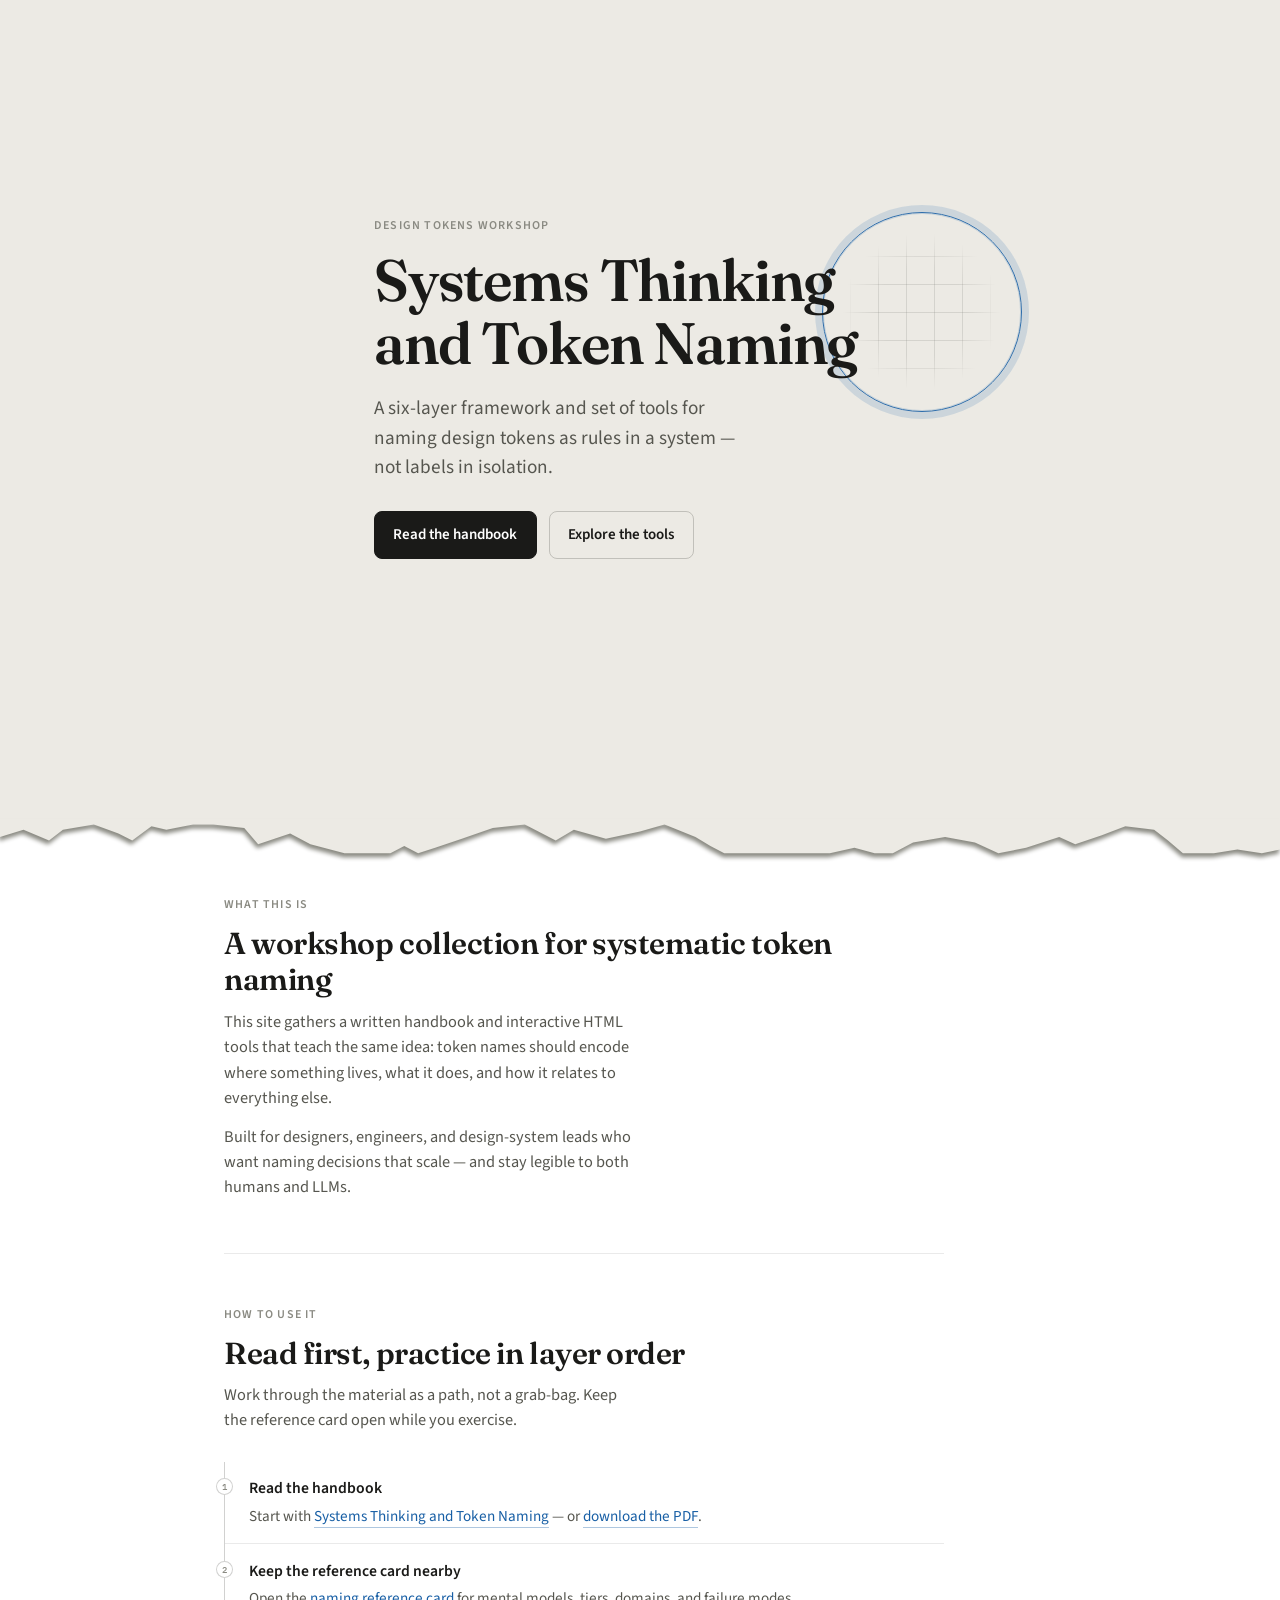
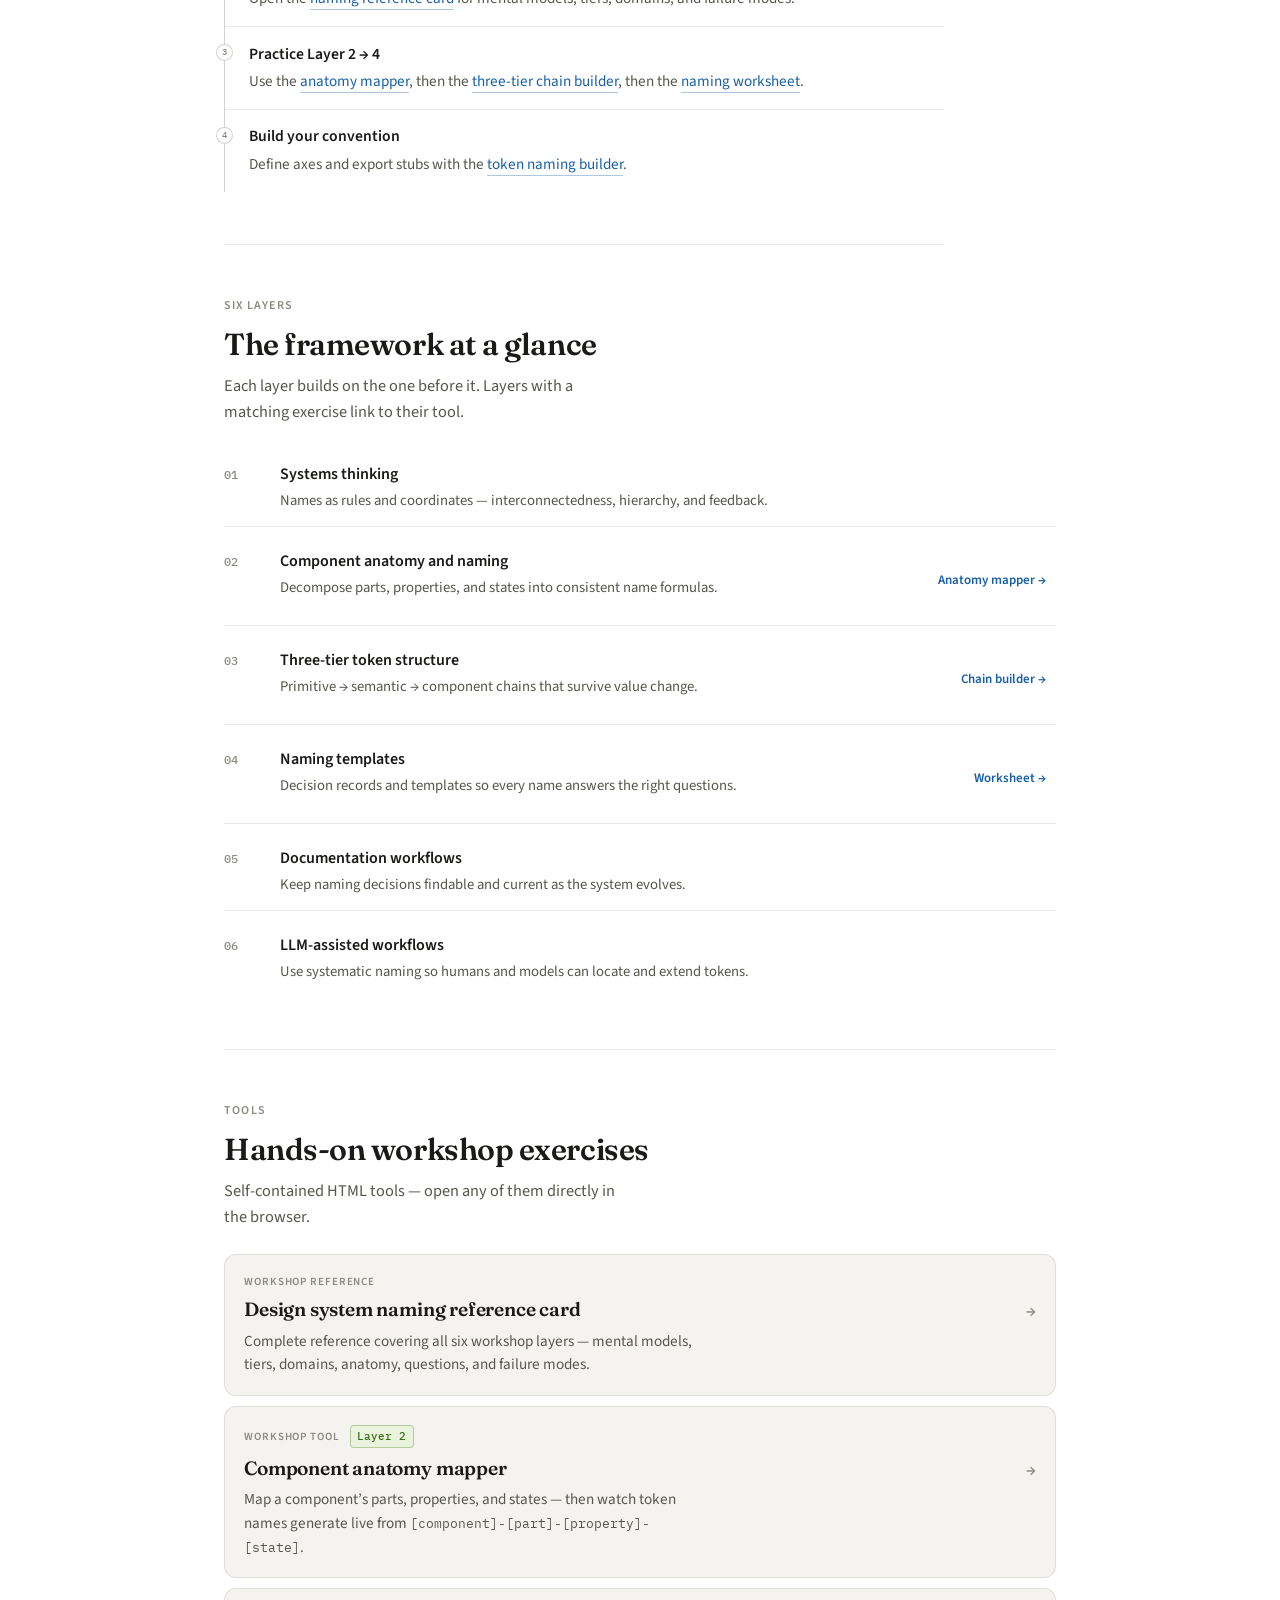
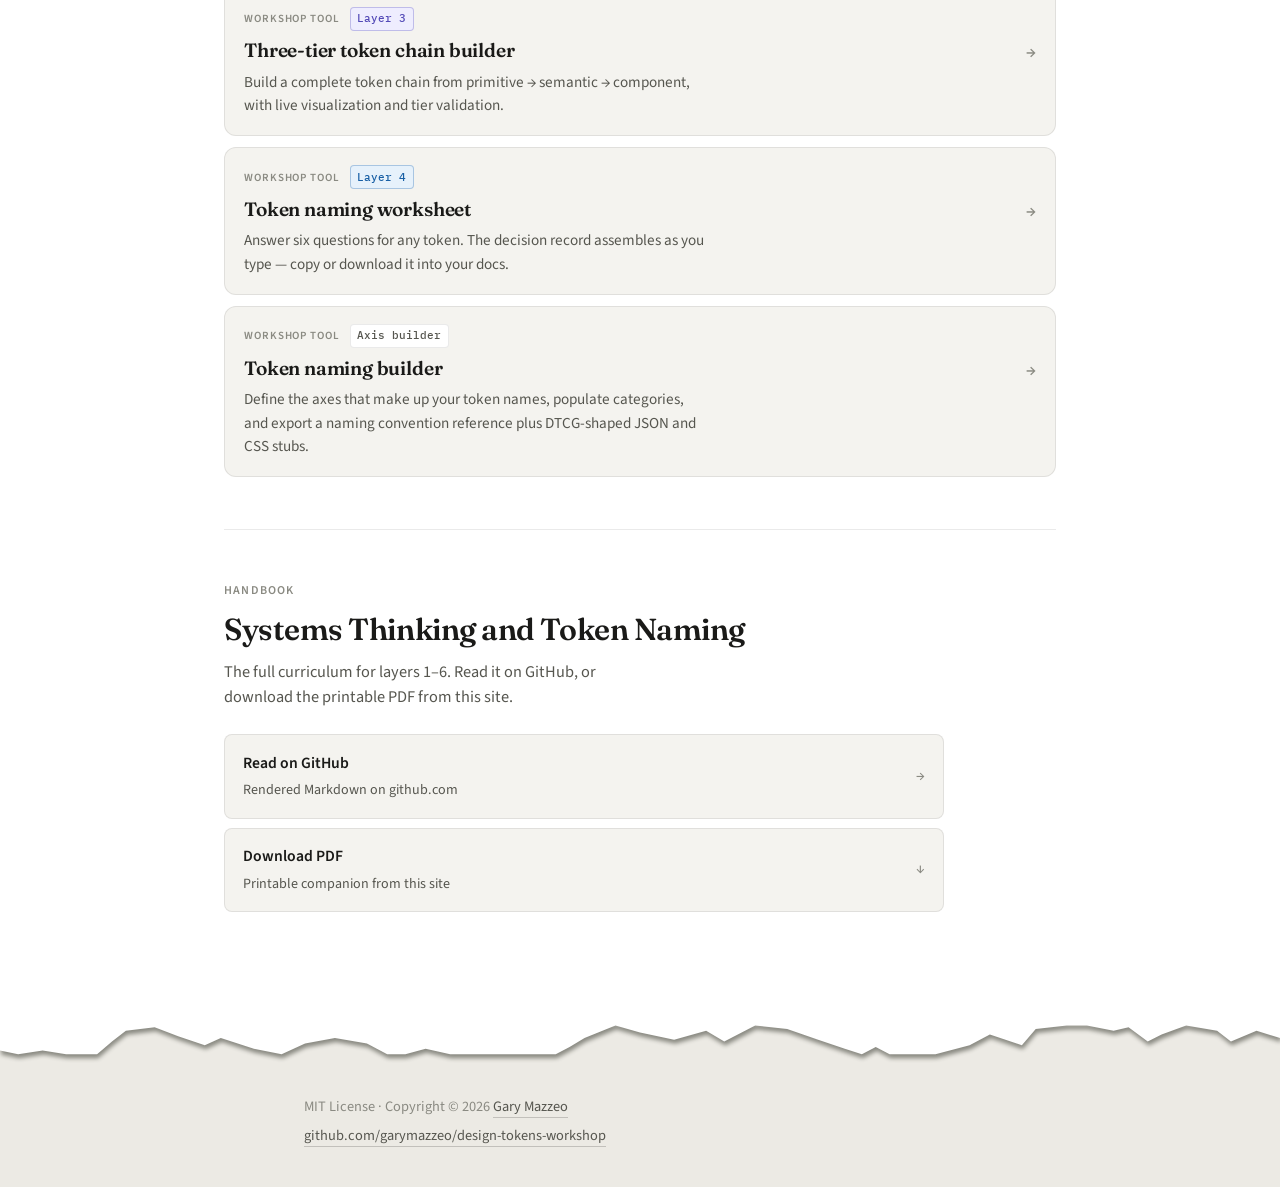
==== index.html @ 015d23e6 "Create first draft of landing page" ====
<!DOCTYPE html>
<html lang="en">
<head>
  <meta charset="UTF-8">
  <meta name="viewport" content="width=device-width, initial-scale=1.0">
  <title>Systems Thinking and Token Naming — Design Tokens Workshop</title>
  <meta name="description" content="A six-layer workshop on design-token naming: handbook, reference card, and interactive tools for systematic naming.">
  <link rel="preconnect" href="https://fonts.googleapis.com">
  <link rel="preconnect" href="https://fonts.gstatic.com" crossorigin>
  <link href="https://fonts.googleapis.com/css2?family=Fraunces:opsz,wght@9..144,500;9..144,600;9..144,700&family=Source+Sans+3:ital,wght@0,400;0,500;0,600;1,400&family=IBM+Plex+Mono:wght@400;500&display=swap" rel="stylesheet">
  <style>
    :root {
      --bg:         #ffffff;
      --bg-2:       #f4f3ef;
      --bg-3:       #eceae4;
      --bg-info:    #e6f1fb;
      --bg-success: #eaf3de;
      --tx:         #1a1a18;
      --tx-2:       #56564f;
      --tx-3:       #8a8a82;
      --tx-info:    #185fa5;
      --tx-success: #3b6d11;
      --bd-1:       rgba(26,26,24,.09);
      --bd-2:       rgba(26,26,24,.20);
      --bd-3:       rgba(26,26,24,.38);
      --t1:         #185fa5;
      --t1-bg:      #e6f1fb;
      --t1-bd:      rgba(24,95,165,.30);
      --t2:         #3b6d11;
      --t2-bg:      #eaf3de;
      --t2-bd:      rgba(59,109,11,.30);
      --t3:         #534ab7;
      --t3-bg:      #eeedfe;
      --t3-bd:      rgba(83,74,183,.30);
      --r:          8px;
      --r-lg:       12px;
      --display:    "Fraunces", Georgia, "Times New Roman", serif;
      --sans:       "Source Sans 3", "Segoe UI", Helvetica, Arial, sans-serif;
      --mono:       "IBM Plex Mono", "SF Mono", Consolas, monospace;
      --max:        720px;
      --wide:       880px;
      --tear-h:     36px;
    }

    @media (prefers-color-scheme: dark) {
      :root {
        --bg:         #1e1e1b;
        --bg-2:       #292926;
        --bg-3:       #323230;
        --bg-info:    #042c53;
        --bg-success: #173404;
        --tx:         #f0ede5;
        --tx-2:       #aeaba2;
        --tx-3:       #76736c;
        --tx-info:    #85b7eb;
        --tx-success: #97c459;
        --bd-1:       rgba(240,237,229,.09);
        --bd-2:       rgba(240,237,229,.20);
        --bd-3:       rgba(240,237,229,.38);
        --t1:         #85b7eb;
        --t1-bg:      #042c53;
        --t1-bd:      rgba(133,183,235,.30);
        --t2:         #97c459;
        --t2-bg:      #173404;
        --t2-bd:      rgba(151,196,89,.30);
        --t3:         #afa9ec;
        --t3-bg:      #1e1a4a;
        --t3-bd:      rgba(175,169,236,.30);
      }
    }

    *, *::before, *::after { box-sizing: border-box; margin: 0; padding: 0; }

    html { scroll-behavior: smooth; }

    body {
      font-family: var(--sans);
      background: var(--bg);
      color: var(--tx);
      line-height: 1.55;
      min-height: 100vh;
      font-size: 17px;
      -webkit-font-smoothing: antialiased;
    }

    .wrap {
      position: relative;
      z-index: 1;
      max-width: var(--wide);
      margin: 0 auto;
      padding: 0 1.5rem;
    }

    /* ── Motion ─────────────────────────────────────────── */
    @keyframes rise {
      from { opacity: 0; transform: translateY(14px); }
      to   { opacity: 1; transform: translateY(0); }
    }

    .rise {
      opacity: 0;
      animation: rise .7s cubic-bezier(.22,1,.36,1) forwards;
    }

    .rise-1 { animation-delay: .05s; }
    .rise-2 { animation-delay: .15s; }
    .rise-3 { animation-delay: .28s; }
    .rise-4 { animation-delay: .4s; }
    .rise-5 { animation-delay: .52s; }

    @media (prefers-reduced-motion: reduce) {
      .rise { opacity: 1; animation: none; }
      html { scroll-behavior: auto; }
    }

    /* ── Torn paper edges ───────────────────────────────── */
    .tear {
      position: absolute;
      left: 0;
      right: 0;
      height: var(--tear-h);
      line-height: 0;
      pointer-events: none;
      z-index: 2;
      color: var(--bg-3);
      filter: drop-shadow(-1px 4px 2px var(--tx-3));
    }

    .tear svg {
      display: block;
      width: 100%;
      height: 100%;
    }

    .tear-bottom {
      bottom: calc(var(--tear-h) * -1 + 1px);
    }

    .tear-top {
      top: 0;
      transform: scaleY(-1);
      rotate: 180deg;
      color: var(--bg);
    }

    /* ── Hero ───────────────────────────────────────────── */
    .hero {
      position: relative;
      background: var(--bg-3);
      min-height: min(100vh, 820px);
      display: flex;
      flex-direction: column;
      justify-content: center;
      padding: 3.5rem 0 calc(4rem + var(--tear-h));
      --mx: 72%;
      --my: 38%;
      --lens: clamp(120px, 22vw, 200px);
    }

    .hero-fx {
      position: absolute;
      inset: 0;
      pointer-events: none;
      z-index: 0;
      overflow: hidden;
    }

    .hero-grid {
      position: absolute;
      inset: 0;
      opacity: .55;
      background-image:
        linear-gradient(var(--bd-2) 1px, transparent 1px),
        linear-gradient(90deg, var(--bd-2) 1px, transparent 1px);
      background-size: 28px 28px;
      background-position: center;
      -webkit-mask-image: radial-gradient(
        circle calc(var(--lens) * .55) at var(--mx) var(--my),
        #000 0%,
        #000 42%,
        transparent 72%
      );
      mask-image: radial-gradient(
        circle calc(var(--lens) * .55) at var(--mx) var(--my),
        #000 0%,
        #000 42%,
        transparent 72%
      );
    }

    .hero-lens {
      position: absolute;
      width: var(--lens);
      height: var(--lens);
      left: var(--mx);
      top: var(--my);
      translate: -50% -50%;
      border: 1.5px solid var(--t1);
      border-radius: 50%;
      box-shadow:
        0 0 0 7px color-mix(in srgb, var(--t1) 16%, transparent),
        inset 0 0 0 1px color-mix(in srgb, var(--t1) 20%, transparent);
      opacity: .9;
    }

    .hero .wrap {
      position: relative;
      z-index: 1;
    }

    .eyebrow {
      font-size: 12px;
      font-weight: 600;
      letter-spacing: .1em;
      text-transform: uppercase;
      color: var(--tx-3);
      margin-bottom: .85rem;
    }

    .brand {
      font-family: var(--display);
      font-optical-sizing: auto;
      font-weight: 600;
      font-size: clamp(2.35rem, 6.2vw, 3.65rem);
      line-height: 1.08;
      letter-spacing: -0.02em;
      color: var(--tx);
      max-width: 14ch;
      margin-bottom: 1.15rem;
    }

    .lede {
      font-size: clamp(1.05rem, 2.2vw, 1.2rem);
      color: var(--tx-2);
      max-width: 38ch;
      line-height: 1.55;
      margin-bottom: 1.75rem;
    }

    .cta-row {
      display: flex;
      flex-wrap: wrap;
      gap: .65rem .75rem;
      align-items: center;
    }

    .btn {
      display: inline-flex;
      align-items: center;
      gap: .4rem;
      font-family: var(--sans);
      font-size: 15px;
      font-weight: 600;
      text-decoration: none;
      padding: .7rem 1.15rem;
      border-radius: var(--r);
      border: 0.5px solid transparent;
      transition: transform .18s ease, background .18s ease, border-color .18s ease, color .18s ease;
    }

    .btn:hover { transform: translateY(-1px); }
    .btn:active { transform: translateY(0); }

    .btn-primary {
      background: var(--tx);
      color: var(--bg);
      border-color: var(--tx);
    }

    .btn-primary:hover {
      background: transparent;
      color: var(--tx);
      border-color: var(--bd-3);
    }

    .btn-secondary {
      background: transparent;
      color: var(--tx);
      border-color: var(--bd-2);
    }

    .btn-secondary:hover {
      background: var(--bg);
      border-color: var(--bd-3);
    }

    /* ── Main ───────────────────────────────────────────── */
    .main {
      background: var(--bg);
      padding: 1.5rem 0 3.5rem;
      position: relative;
      z-index: 1;
    }

    section {
      padding: 3.25rem 0;
      border-bottom: 0.5px solid var(--bd-1);
      max-width: var(--max);
    }

    section.wide { max-width: var(--wide); }

    section:last-of-type { border-bottom: none; }

    .sec-label {
      font-size: 12px;
      font-weight: 600;
      letter-spacing: .1em;
      text-transform: uppercase;
      color: var(--tx-3);
      margin-bottom: .65rem;
    }

    .sec-title {
      font-family: var(--display);
      font-optical-sizing: auto;
      font-weight: 600;
      font-size: clamp(1.55rem, 3.2vw, 1.9rem);
      letter-spacing: -0.015em;
      line-height: 1.2;
      margin-bottom: .75rem;
    }

    .sec-body {
      color: var(--tx-2);
      font-size: 1.02rem;
      max-width: 52ch;
    }

    .sec-body + .sec-body { margin-top: .85rem; }

    /* How to use — numbered path */
    .path {
      list-style: none;
      margin-top: 1.75rem;
      display: flex;
      flex-direction: column;
      gap: 0;
      border-left: 0.5px solid var(--bd-2);
      padding-left: 0;
    }

    .path li {
      position: relative;
      padding: .9rem 0 .9rem 1.5rem;
      border-bottom: 0.5px solid var(--bd-1);
    }

    .path li:last-child { border-bottom: none; }

    .path li::before {
      content: attr(data-step);
      position: absolute;
      left: -0.55rem;
      top: 1.05rem;
      width: 1.05rem;
      height: 1.05rem;
      border-radius: 50%;
      background: var(--bg);
      border: 0.5px solid var(--bd-2);
      font-family: var(--mono);
      font-size: 9px;
      font-weight: 500;
      color: var(--tx-3);
      display: flex;
      align-items: center;
      justify-content: center;
    }

    .path strong {
      display: block;
      font-weight: 600;
      color: var(--tx);
      margin-bottom: .15rem;
      font-size: .98rem;
    }

    .path span {
      color: var(--tx-2);
      font-size: .95rem;
    }

    .path a {
      color: var(--tx-info);
      text-decoration: none;
      border-bottom: 0.5px solid color-mix(in srgb, var(--tx-info) 35%, transparent);
      transition: border-color .15s ease;
    }

    .path a:hover { border-bottom-color: var(--tx-info); }

    /* Layers */
    .layers {
      list-style: none;
      margin-top: 1.5rem;
      display: flex;
      flex-direction: column;
      gap: .55rem;
    }

    .layer {
      display: grid;
      grid-template-columns: 2.5rem 1fr auto;
      gap: .75rem 1rem;
      align-items: baseline;
      padding: .85rem 0;
      border-bottom: 0.5px solid var(--bd-1);
    }

    .layer:last-child { border-bottom: none; }

    .layer-num {
      font-family: var(--mono);
      font-size: 12px;
      font-weight: 500;
      color: var(--tx-3);
      letter-spacing: .02em;
    }

    .layer-name {
      font-weight: 600;
      color: var(--tx);
      font-size: 1rem;
    }

    .layer-desc {
      grid-column: 2;
      color: var(--tx-2);
      font-size: .92rem;
      margin-top: .15rem;
    }

    .layer-tool {
      grid-column: 3;
      grid-row: 1 / span 2;
      align-self: center;
      font-size: 13px;
      font-weight: 600;
      color: var(--tx-info);
      text-decoration: none;
      white-space: nowrap;
      padding: .35rem .55rem;
      border-radius: 6px;
      border: 0.5px solid transparent;
      transition: background .15s ease, border-color .15s ease;
    }

    .layer-tool:hover {
      background: var(--bg-info);
      border-color: var(--t1-bd);
    }

    @media (max-width: 560px) {
      .layer {
        grid-template-columns: 2.25rem 1fr;
      }
      .layer-tool {
        grid-column: 2;
        grid-row: auto;
        justify-self: start;
        margin-top: .35rem;
        padding-left: 0;
      }
      .layer-desc { grid-column: 2; }
    }

    /* Tools list */
    .tools {
      list-style: none;
      margin-top: 1.5rem;
      display: flex;
      flex-direction: column;
      gap: .65rem;
    }

    .tool {
      display: block;
      text-decoration: none;
      color: inherit;
      background: var(--bg-2);
      border: 0.5px solid var(--bd-1);
      border-radius: var(--r-lg);
      padding: 1.1rem 1.2rem;
      transition: border-color .18s ease, transform .18s ease, box-shadow .18s ease, background .18s ease;
    }

    .tool:hover {
      background: var(--bg);
      border-color: var(--bd-2);
      transform: translateY(-2px);
      box-shadow: 0 8px 24px rgba(26,26,24,.06);
    }

    @media (prefers-color-scheme: dark) {
      .tool:hover { box-shadow: 0 8px 24px rgba(0,0,0,.25); }
    }

    .tool-meta {
      display: flex;
      flex-wrap: wrap;
      align-items: center;
      gap: .45rem .65rem;
      margin-bottom: .35rem;
    }

    .tool-tag {
      font-size: 11px;
      font-weight: 600;
      letter-spacing: .08em;
      text-transform: uppercase;
      color: var(--tx-3);
    }

    .tool-layer {
      font-family: var(--mono);
      font-size: 11px;
      font-weight: 500;
      padding: .15rem .4rem;
      border-radius: 4px;
      background: var(--bg);
      color: var(--tx-2);
      border: 0.5px solid var(--bd-1);
    }

    .tool-layer.t2 { background: var(--t2-bg); color: var(--t2); border-color: var(--t2-bd); }
    .tool-layer.t3 { background: var(--t3-bg); color: var(--t3); border-color: var(--t3-bd); }
    .tool-layer.t1 { background: var(--t1-bg); color: var(--t1); border-color: var(--t1-bd); }

    .tool-title {
      font-family: var(--display);
      font-optical-sizing: auto;
      font-weight: 600;
      font-size: 1.2rem;
      letter-spacing: -0.01em;
      color: var(--tx);
      margin-bottom: .3rem;
      display: flex;
      align-items: baseline;
      justify-content: space-between;
      gap: 1rem;
    }

    .tool-arrow {
      font-family: var(--sans);
      font-size: 1rem;
      color: var(--tx-3);
      transition: transform .18s ease, color .18s ease;
      flex-shrink: 0;
    }

    .tool:hover .tool-arrow {
      color: var(--tx-info);
      transform: translateX(3px);
    }

    .tool-desc {
      color: var(--tx-2);
      font-size: .95rem;
      max-width: 58ch;
    }

    /* Handbook */
    .handbook-links {
      margin-top: 1.5rem;
      display: flex;
      flex-direction: column;
      gap: .55rem;
    }

    .handbook-link {
      display: flex;
      align-items: center;
      justify-content: space-between;
      gap: 1rem;
      text-decoration: none;
      color: var(--tx);
      padding: .95rem 1.1rem;
      background: var(--bg-2);
      border: 0.5px solid var(--bd-1);
      border-radius: var(--r);
      transition: border-color .15s ease, background .15s ease;
    }

    .handbook-link:hover {
      border-color: var(--bd-2);
      background: var(--bg);
    }

    .handbook-link strong {
      display: block;
      font-weight: 600;
      font-size: .98rem;
      margin-bottom: .1rem;
    }

    .handbook-link span {
      font-size: .88rem;
      color: var(--tx-2);
    }

    .handbook-link .arrow {
      color: var(--tx-3);
      font-weight: 500;
      flex-shrink: 0;
    }

    .handbook-link:hover .arrow { color: var(--tx-info); }

    /* ── Footer ─────────────────────────────────────────── */
    .site-footer {
      position: relative;
      background: var(--bg-3);
      padding: calc(2.5rem + var(--tear-h)) 0 2.5rem;
      color: var(--tx-3);
      font-size: .9rem;
      z-index: 0;
    }

    .site-footer .wrap {
      max-width: var(--max);
    }

    .site-footer a {
      color: var(--tx-2);
      text-decoration: none;
      border-bottom: 0.5px solid var(--bd-2);
    }

    .site-footer a:hover { color: var(--tx-info); border-bottom-color: var(--tx-info); }

    .site-footer p + p { margin-top: .4rem; }
  </style>
</head>
<body>
  <header class="hero" id="hero">
    <div class="hero-fx" aria-hidden="true">
      <div class="hero-grid" id="hero-grid"></div>
      <div class="hero-lens" id="hero-lens"></div>
    </div>
    <div class="wrap">
      <p class="eyebrow rise rise-1">Design Tokens Workshop</p>
      <h1 class="brand rise rise-2">Systems Thinking and Token Naming</h1>
      <p class="lede rise rise-3">A six-layer framework and set of tools for naming design tokens as rules in a system — not labels in isolation.</p>
      <div class="cta-row rise rise-4">
        <a class="btn btn-primary" href="https://github.com/garymazzeo/design-tokens-workshop/blob/main/handbook/Systems%20Thinking%20and%20Token%20Naming.md">Read the handbook</a>
        <a class="btn btn-secondary" href="#tools">Explore the tools</a>
      </div>
    </div>
    <div class="tear tear-bottom" aria-hidden="true">
      <svg viewBox="0 0 1200 40" preserveAspectRatio="none" xmlns="http://www.w3.org/2000/svg">
        <path fill="currentColor" d="M0 0 L0 20 L22 12 L46 24 L59 12 L88 6 L111 16 L124 24 L142 8 L156 12 L181 6 L200 6 L229 10 L242 28 L272 16 L291 28 L323 38 L336 38 L366 38 L379 30 L392 38 L408 32 L433 22 L462 10 L492 6 L521 24 L538 12 L568 22 L600 14 L623 6 L652 20 L666 30 L679 38 L697 38 L726 38 L748 38 L778 38 L801 32 L820 38 L837 38 L856 26 L886 20 L914 26 L936 38 L962 32 L993 20 L1008 28 L1033 18 L1055 8 L1082 12 L1095 24 L1109 38 L1138 38 L1160 34 L1183 38 L1200 34 L1200 0 Z"/>
      </svg>
    </div>
  </header>

  <main class="main">
    <div class="wrap">
      <section id="about" class="rise rise-5">
        <p class="sec-label">What this is</p>
        <h2 class="sec-title">A workshop collection for systematic token naming</h2>
        <p class="sec-body">This site gathers a written handbook and interactive HTML tools that teach the same idea: token names should encode where something lives, what it does, and how it relates to everything else.</p>
        <p class="sec-body">Built for designers, engineers, and design-system leads who want naming decisions that scale — and stay legible to both humans and LLMs.</p>
      </section>

      <section id="how">
        <p class="sec-label">How to use it</p>
        <h2 class="sec-title">Read first, practice in layer order</h2>
        <p class="sec-body">Work through the material as a path, not a grab-bag. Keep the reference card open while you exercise.</p>
        <ol class="path">
          <li data-step="1">
            <strong>Read the handbook</strong>
            <span>Start with <a href="https://github.com/garymazzeo/design-tokens-workshop/blob/main/handbook/Systems%20Thinking%20and%20Token%20Naming.md">Systems Thinking and Token Naming</a> — or <a href="handbook/Systems%20Thinking%20and%20Token%20Naming.pdf">download the PDF</a>.</span>
          </li>
          <li data-step="2">
            <strong>Keep the reference card nearby</strong>
            <span>Open the <a href="tools/design_system_naming_reference_card.html">naming reference card</a> for mental models, tiers, domains, and failure modes.</span>
          </li>
          <li data-step="3">
            <strong>Practice Layer 2 → 4</strong>
            <span>Use the <a href="tools/component-anatomy-mapper.html">anatomy mapper</a>, then the <a href="tools/three-tier-chain-builder.html">three-tier chain builder</a>, then the <a href="tools/token-naming-worksheet.html">naming worksheet</a>.</span>
          </li>
          <li data-step="4">
            <strong>Build your convention</strong>
            <span>Define axes and export stubs with the <a href="tools/token-naming-builder.html">token naming builder</a>.</span>
          </li>
        </ol>
      </section>

      <section id="layers" class="wide">
        <p class="sec-label">Six layers</p>
        <h2 class="sec-title">The framework at a glance</h2>
        <p class="sec-body">Each layer builds on the one before it. Layers with a matching exercise link to their tool.</p>
        <ul class="layers">
          <li class="layer">
            <span class="layer-num">01</span>
            <div>
              <p class="layer-name">Systems thinking</p>
              <p class="layer-desc">Names as rules and coordinates — interconnectedness, hierarchy, and feedback.</p>
            </div>
          </li>
          <li class="layer">
            <span class="layer-num">02</span>
            <div>
              <p class="layer-name">Component anatomy and naming</p>
              <p class="layer-desc">Decompose parts, properties, and states into consistent name formulas.</p>
            </div>
            <a class="layer-tool" href="tools/component-anatomy-mapper.html">Anatomy mapper →</a>
          </li>
          <li class="layer">
            <span class="layer-num">03</span>
            <div>
              <p class="layer-name">Three-tier token structure</p>
              <p class="layer-desc">Primitive → semantic → component chains that survive value change.</p>
            </div>
            <a class="layer-tool" href="tools/three-tier-chain-builder.html">Chain builder →</a>
          </li>
          <li class="layer">
            <span class="layer-num">04</span>
            <div>
              <p class="layer-name">Naming templates</p>
              <p class="layer-desc">Decision records and templates so every name answers the right questions.</p>
            </div>
            <a class="layer-tool" href="tools/token-naming-worksheet.html">Worksheet →</a>
          </li>
          <li class="layer">
            <span class="layer-num">05</span>
            <div>
              <p class="layer-name">Documentation workflows</p>
              <p class="layer-desc">Keep naming decisions findable and current as the system evolves.</p>
            </div>
          </li>
          <li class="layer">
            <span class="layer-num">06</span>
            <div>
              <p class="layer-name">LLM-assisted workflows</p>
              <p class="layer-desc">Use systematic naming so humans and models can locate and extend tokens.</p>
            </div>
          </li>
        </ul>
      </section>

      <section id="tools" class="wide">
        <p class="sec-label">Tools</p>
        <h2 class="sec-title">Hands-on workshop exercises</h2>
        <p class="sec-body">Self-contained HTML tools — open any of them directly in the browser.</p>
        <ul class="tools">
          <li>
            <a class="tool" href="tools/design_system_naming_reference_card.html">
              <div class="tool-meta">
                <span class="tool-tag">Workshop reference</span>
              </div>
              <div class="tool-title">
                Design system naming reference card
                <span class="tool-arrow" aria-hidden="true">→</span>
              </div>
              <p class="tool-desc">Complete reference covering all six workshop layers — mental models, tiers, domains, anatomy, questions, and failure modes.</p>
            </a>
          </li>
          <li>
            <a class="tool" href="tools/component-anatomy-mapper.html">
              <div class="tool-meta">
                <span class="tool-tag">Workshop tool</span>
                <span class="tool-layer t2">Layer 2</span>
              </div>
              <div class="tool-title">
                Component anatomy mapper
                <span class="tool-arrow" aria-hidden="true">→</span>
              </div>
              <p class="tool-desc">Map a component’s parts, properties, and states — then watch token names generate live from <span style="font-family:var(--mono);font-size:.88em">[component]-[part]-[property]-[state]</span>.</p>
            </a>
          </li>
          <li>
            <a class="tool" href="tools/three-tier-chain-builder.html">
              <div class="tool-meta">
                <span class="tool-tag">Workshop tool</span>
                <span class="tool-layer t3">Layer 3</span>
              </div>
              <div class="tool-title">
                Three-tier token chain builder
                <span class="tool-arrow" aria-hidden="true">→</span>
              </div>
              <p class="tool-desc">Build a complete token chain from primitive → semantic → component, with live visualization and tier validation.</p>
            </a>
          </li>
          <li>
            <a class="tool" href="tools/token-naming-worksheet.html">
              <div class="tool-meta">
                <span class="tool-tag">Workshop tool</span>
                <span class="tool-layer t1">Layer 4</span>
              </div>
              <div class="tool-title">
                Token naming worksheet
                <span class="tool-arrow" aria-hidden="true">→</span>
              </div>
              <p class="tool-desc">Answer six questions for any token. The decision record assembles as you type — copy or download it into your docs.</p>
            </a>
          </li>
          <li>
            <a class="tool" href="tools/token-naming-builder.html">
              <div class="tool-meta">
                <span class="tool-tag">Workshop tool</span>
                <span class="tool-layer">Axis builder</span>
              </div>
              <div class="tool-title">
                Token naming builder
                <span class="tool-arrow" aria-hidden="true">→</span>
              </div>
              <p class="tool-desc">Define the axes that make up your token names, populate categories, and export a naming convention reference plus DTCG-shaped JSON and CSS stubs.</p>
            </a>
          </li>
        </ul>
      </section>

      <section id="handbook">
        <p class="sec-label">Handbook</p>
        <h2 class="sec-title">Systems Thinking and Token Naming</h2>
        <p class="sec-body">The full curriculum for layers 1–6. Read it on GitHub, or download the printable PDF from this site.</p>
        <div class="handbook-links">
          <a class="handbook-link" href="https://github.com/garymazzeo/design-tokens-workshop/blob/main/handbook/Systems%20Thinking%20and%20Token%20Naming.md">
            <div>
              <strong>Read on GitHub</strong>
              <span>Rendered Markdown on github.com</span>
            </div>
            <span class="arrow" aria-hidden="true">→</span>
          </a>
          <a class="handbook-link" href="handbook/Systems%20Thinking%20and%20Token%20Naming.pdf">
            <div>
              <strong>Download PDF</strong>
              <span>Printable companion from this site</span>
            </div>
            <span class="arrow" aria-hidden="true">↓</span>
          </a>
        </div>
      </section>
    </div>
  </main>

  <footer class="site-footer">
    <div class="tear tear-top" aria-hidden="true">
      <svg viewBox="0 0 1200 40" preserveAspectRatio="none" xmlns="http://www.w3.org/2000/svg">
        <path fill="currentColor" d="M0 0 L0 20 L22 12 L46 24 L59 12 L88 6 L111 16 L124 24 L142 8 L156 12 L181 6 L200 6 L229 10 L242 28 L272 16 L291 28 L323 38 L336 38 L366 38 L379 30 L392 38 L408 32 L433 22 L462 10 L492 6 L521 24 L538 12 L568 22 L600 14 L623 6 L652 20 L666 30 L679 38 L697 38 L726 38 L748 38 L778 38 L801 32 L820 38 L837 38 L856 26 L886 20 L914 26 L936 38 L962 32 L993 20 L1008 28 L1033 18 L1055 8 L1082 12 L1095 24 L1109 38 L1138 38 L1160 34 L1183 38 L1200 34 L1200 0 Z"/>
      </svg>
    </div>
    <div class="wrap">
      <p>MIT License · Copyright © 2026 <a href="https://github.com/garymazzeo">Gary Mazzeo</a></p>
      <p><a href="https://github.com/garymazzeo/design-tokens-workshop">github.com/garymazzeo/design-tokens-workshop</a></p>
    </div>
  </footer>

  <script>
    (function () {
      var hero = document.getElementById("hero");
      if (!hero) return;

      var reduce = window.matchMedia("(prefers-reduced-motion: reduce)").matches;
      var rect = null;

      var targetX = 0.72;
      var targetY = 0.38;
      var curX = targetX;
      var curY = targetY;
      var restingX = 0.72;
      var restingY = 0.38;
      var hovering = false;
      var raf = 0;

      function measure() {
        rect = hero.getBoundingClientRect();
      }

      function setVars(x, y) {
        hero.style.setProperty("--mx", (x * 100).toFixed(2) + "%");
        hero.style.setProperty("--my", (y * 100).toFixed(2) + "%");
      }

      function tick() {
        var ease = hovering ? 0.085 : 0.045;
        curX += (targetX - curX) * ease;
        curY += (targetY - curY) * ease;
        setVars(curX, curY);

        var dx = targetX - curX;
        var dy = targetY - curY;
        if (Math.abs(dx) > 0.0004 || Math.abs(dy) > 0.0004) {
          raf = requestAnimationFrame(tick);
        } else {
          curX = targetX;
          curY = targetY;
          setVars(curX, curY);
          raf = 0;
        }
      }

      function kick() {
        if (reduce) return;
        if (!raf) raf = requestAnimationFrame(tick);
      }

      function onMove(e) {
        if (reduce) return;
        if (!rect) measure();
        var x = (e.clientX - rect.left) / rect.width;
        var y = (e.clientY - rect.top) / rect.height;
        targetX = Math.min(1, Math.max(0, x));
        targetY = Math.min(1, Math.max(0, y));
        hovering = true;
        kick();
      }

      function onLeave() {
        hovering = false;
        targetX = restingX;
        targetY = restingY;
        kick();
      }

      measure();
      setVars(curX, curY);

      if (!reduce) {
        hero.addEventListener("pointermove", onMove);
        hero.addEventListener("pointerleave", onLeave);
        window.addEventListener("resize", measure);
      }
    })();
  </script>
</body>
</html>
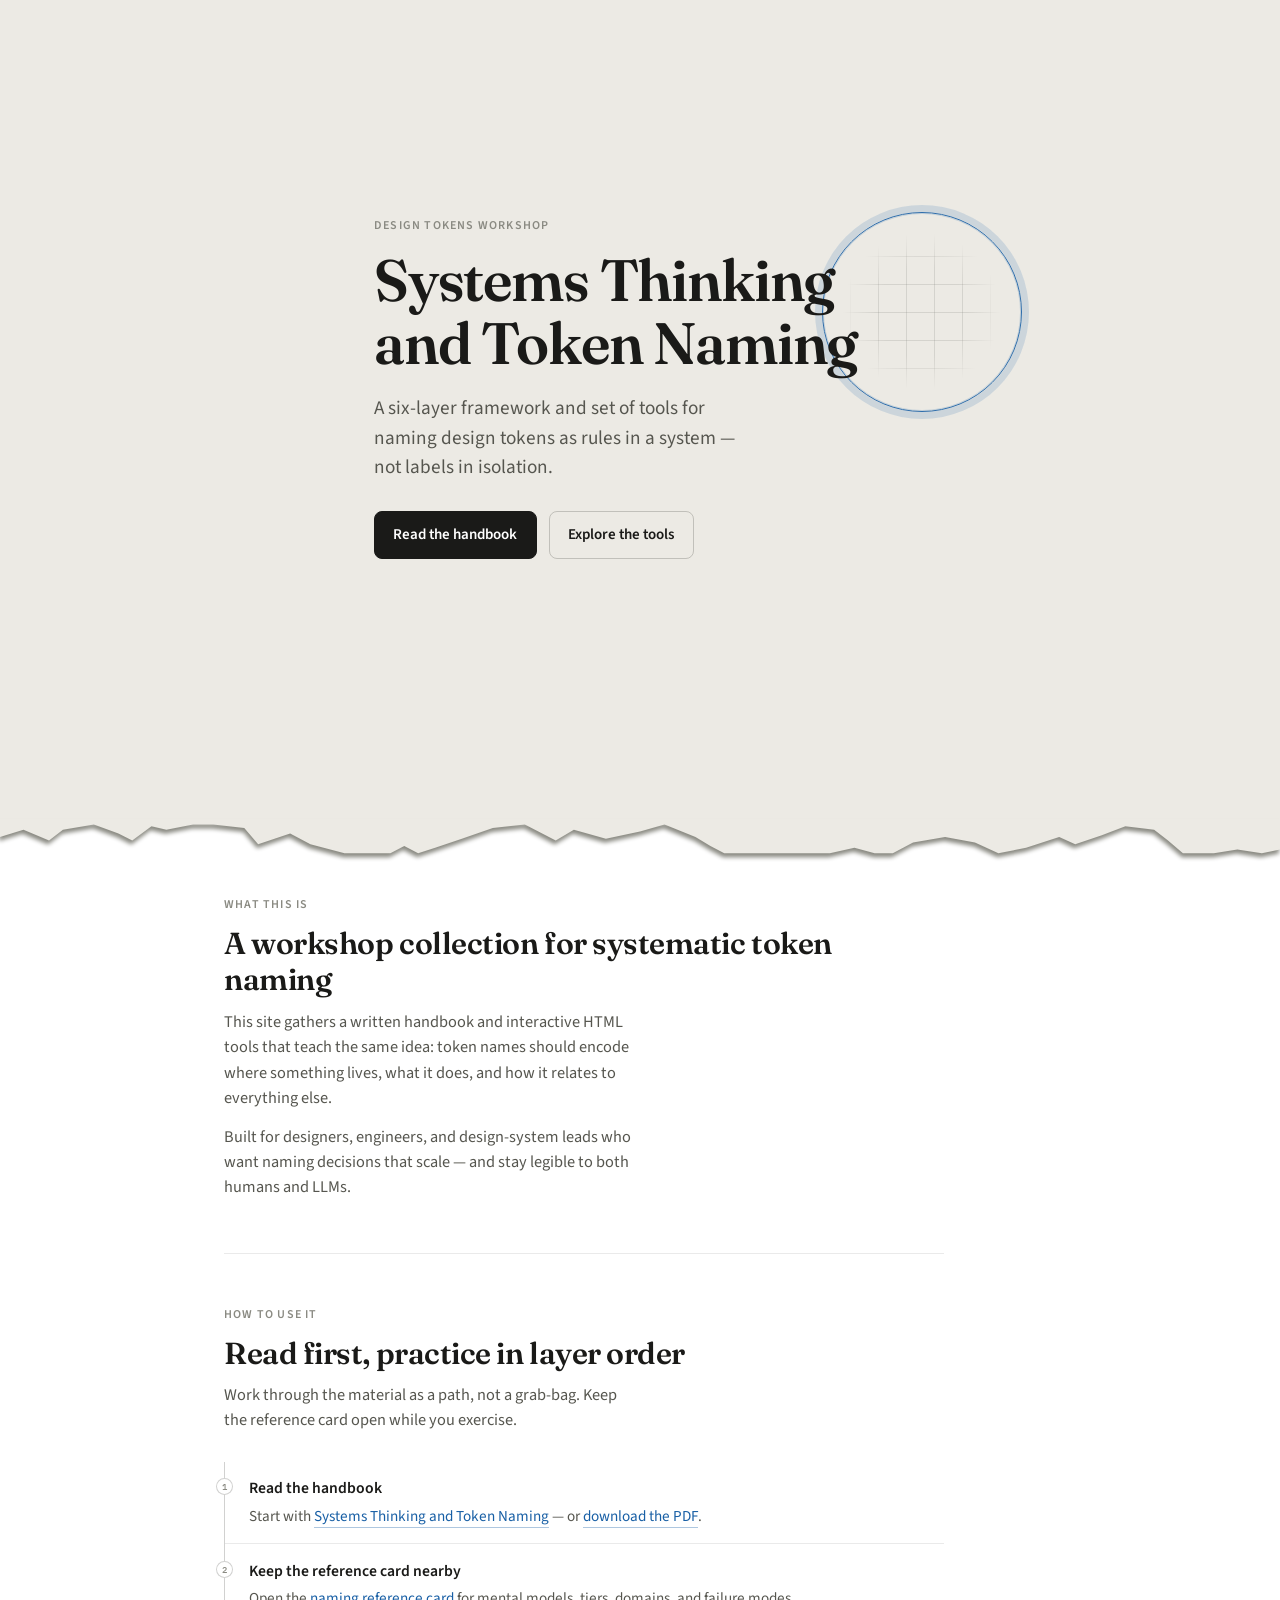
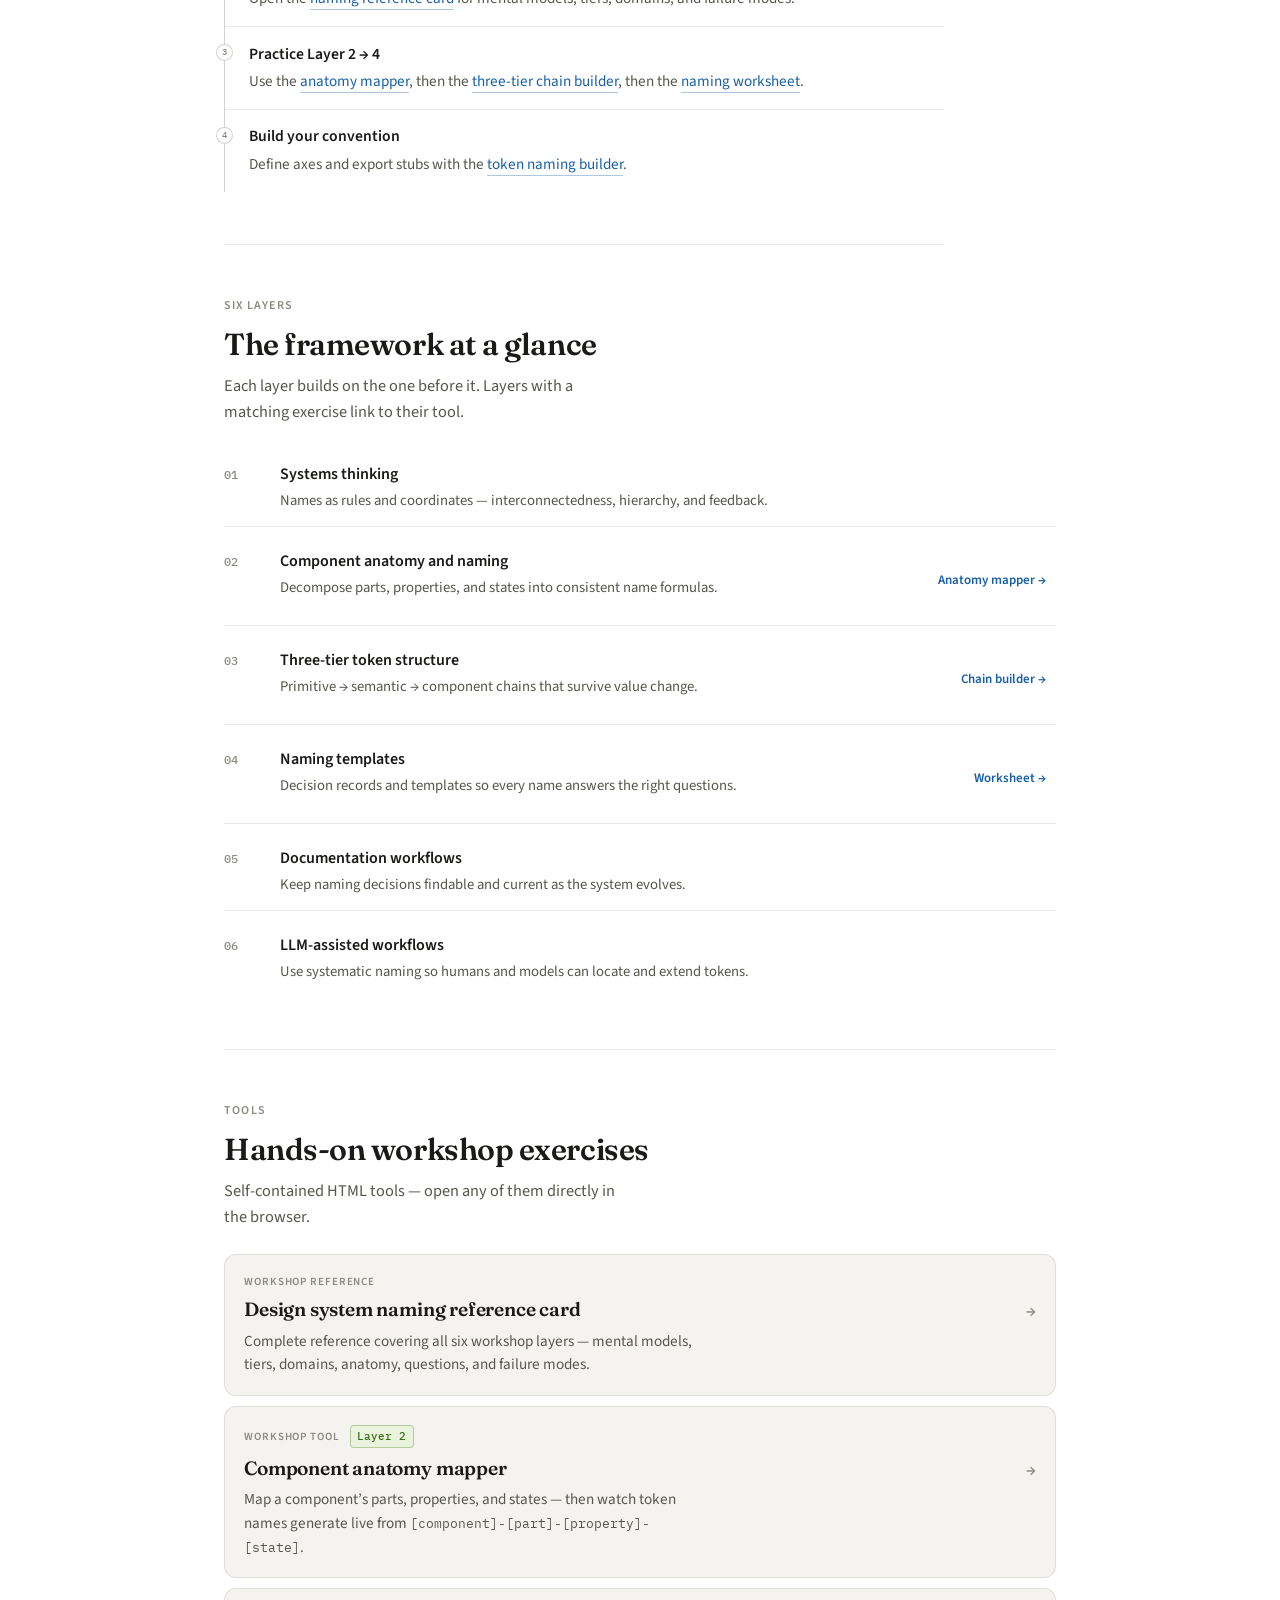
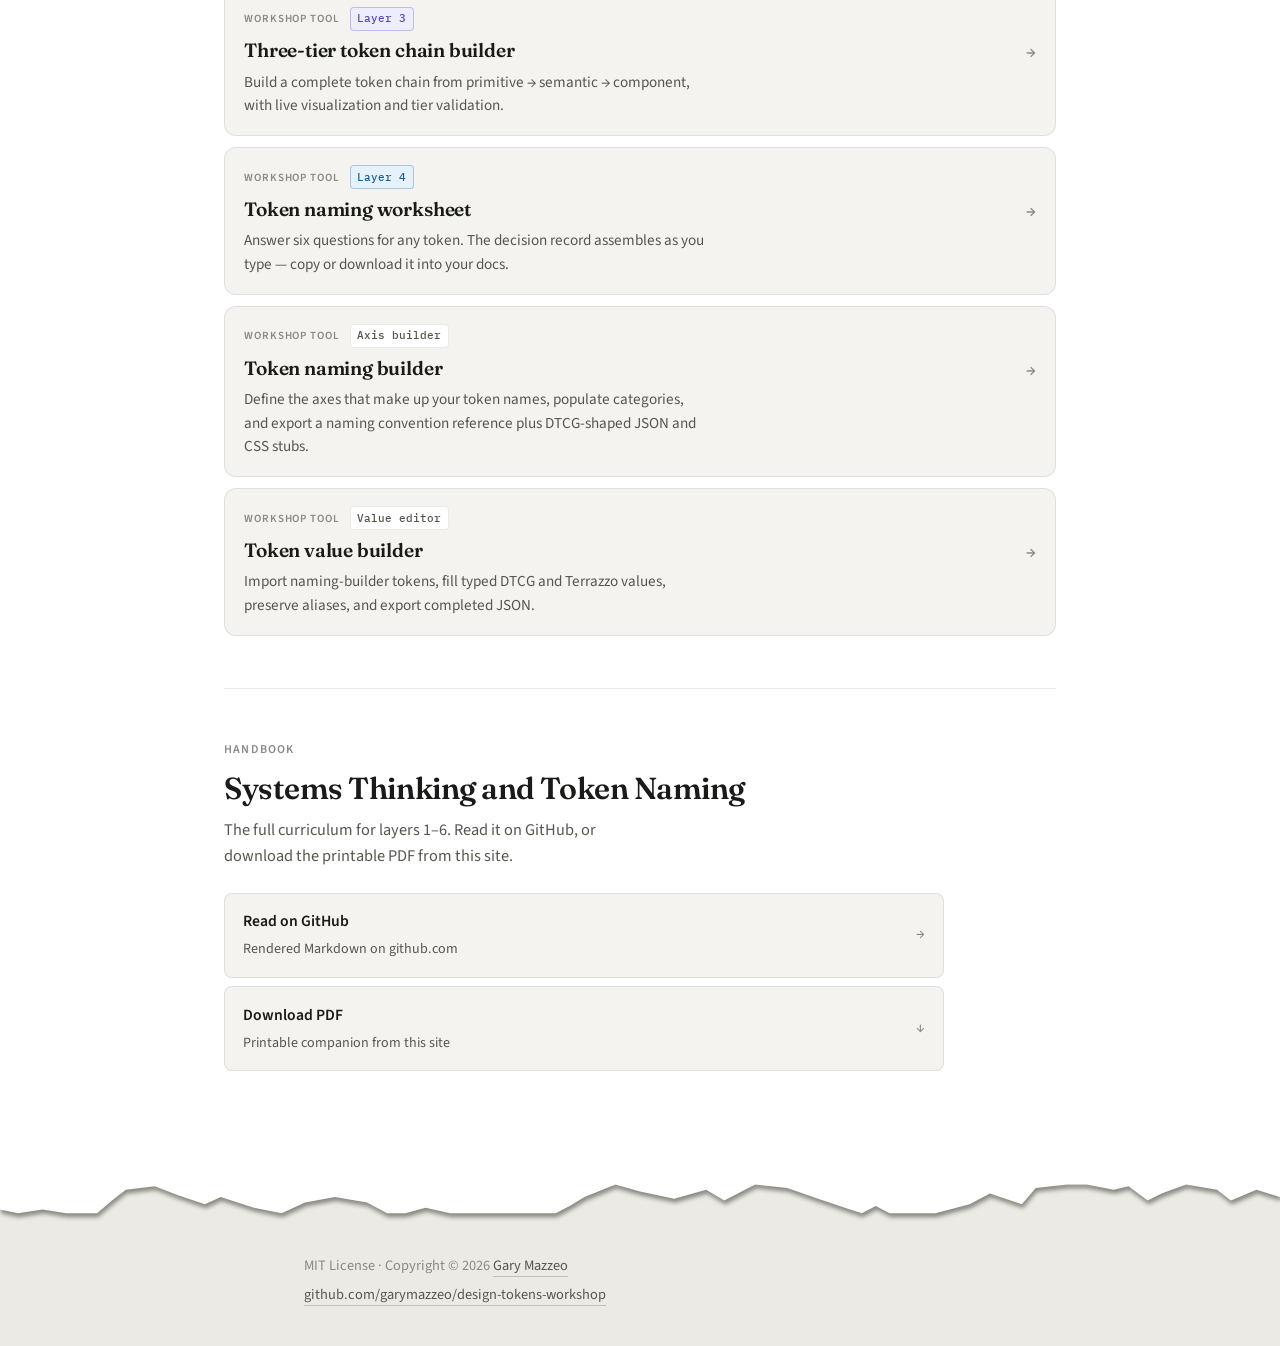
==== commit f07e0aa1: "Add value builder tool to index" ====
--- a/index.html
+++ b/index.html
@@ -808,6 +808,19 @@
               <p class="tool-desc">Define the axes that make up your token names, populate categories, and export a naming convention reference plus DTCG-shaped JSON and CSS stubs.</p>
             </a>
           </li>
+          <li>
+            <a class="tool" href="tools/token-value-builder.html">
+              <div class="tool-meta">
+                <span class="tool-tag">Workshop tool</span>
+                <span class="tool-layer">Value editor</span>
+              </div>
+              <div class="tool-title">
+                Token value builder
+                <span class="tool-arrow" aria-hidden="true">→</span>
+              </div>
+              <p class="tool-desc">Import naming-builder tokens, fill typed DTCG and Terrazzo values, preserve aliases, and export completed JSON.</p>
+            </a>
+          </li>
         </ul>
       </section>
 
